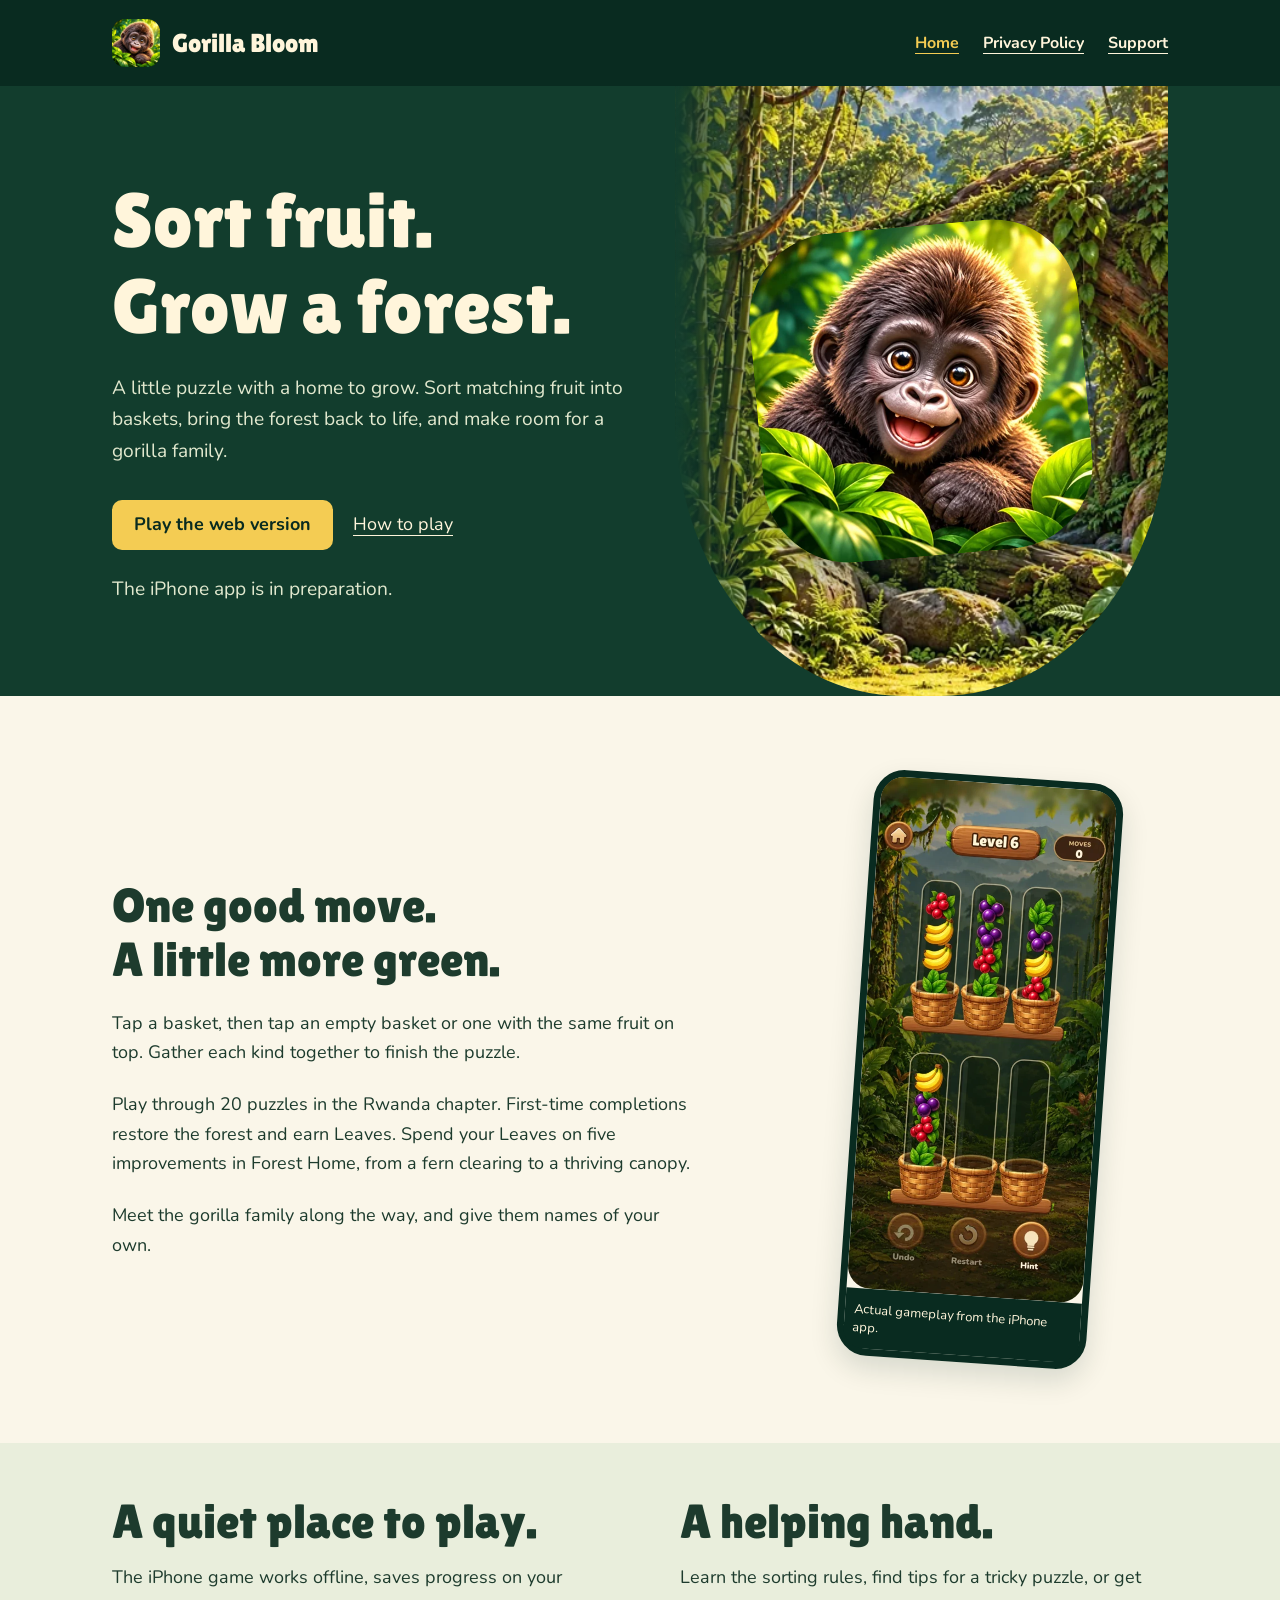
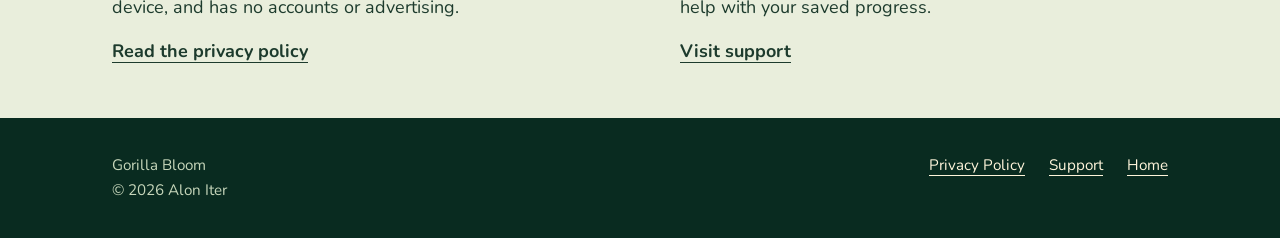
==== index.html @ 39c6205d "Publish official Gorilla Bloom privacy and support website" ====
<!doctype html>
<html lang="en"><head><meta charset="utf-8"><meta name="viewport" content="width=device-width,initial-scale=1"><meta name="description" content="Sort fruit, restore a forest, and grow a gorilla family. Official Gorilla Bloom game information, support, and privacy."><meta name="theme-color" content="#092b20"><meta name="referrer" content="no-referrer"><meta http-equiv="Content-Security-Policy" content="default-src 'none'; img-src 'self'; style-src 'self' 'unsafe-inline'; font-src 'self'; base-uri 'none'; form-action 'none'; connect-src 'none'"><title>Gorilla Bloom · Sort fruit. Grow a forest.</title><link rel="canonical" href="https://aloniter.github.io/gorilla-bloom-support/"><link rel="icon" type="image/webp" href="assets/icon.webp"><link rel="stylesheet" href="assets/style.css"></head><body><a class="skip" href="#main">Skip to content</a><header class="site-header"><div class="wrap header-inner"><a class="brand" href="./"><img src="assets/icon.webp" width="48" height="48" alt="">Gorilla Bloom</a><nav class="site-nav" aria-label="Main"><a href="./" aria-current="page">Home</a><a href="privacy/">Privacy Policy</a><a href="support/">Support</a></nav></div></header><main id="main"><section class="hero"><div class="wrap hero-grid"><div class="hero-copy"><h1>Sort fruit.<br>Grow a forest.</h1><p>A little puzzle with a home to grow. Sort matching fruit into baskets, bring the forest back to life, and make room for a gorilla family.</p><div class="hero-actions"><a class="button" href="https://gorilla-bloom.vercel.app/" rel="external noreferrer">Play the web version</a><a href="support/">How to play</a></div><p class="version-note">The iPhone app is in preparation.</p></div><div class="forest"><img class="portrait" src="assets/icon.webp" width="512" height="512" alt="Gorilla Bloom’s smiling baby gorilla framed by green leaves"></div></div></section><section class="wrap intro"><div><h2>One good move.<br>A little more green.</h2><p>Tap a basket, then tap an empty basket or one with the same fruit on top. Gather each kind together to finish the puzzle.</p><p>Play through 20 puzzles in the Rwanda chapter. First-time completions restore the forest and earn Leaves. Spend your Leaves on five improvements in Forest Home, from a fern clearing to a thriving canopy.</p><p>Meet the gorilla family along the way, and give them names of your own.</p></div><figure class="game-shot"><img src="assets/gameplay.webp" width="420" height="913" loading="lazy" alt="Actual Gorilla Bloom puzzle: colorful fruit and leaves stacked in baskets, with Undo, Restart and Hint controls"><figcaption>Actual gameplay from the iPhone app.</figcaption></figure></section><section class="quiet-band"><div class="wrap"><div><h2>A quiet place to play.</h2><p>The iPhone game works offline, saves progress on your device, and has no accounts or advertising.</p><a href="privacy/">Read the privacy policy</a></div><div><h2>A helping hand.</h2><p>Learn the sorting rules, find tips for a tricky puzzle, or get help with your saved progress.</p><a href="support/">Visit support</a></div></div></section></main><footer class="site-footer"><div class="wrap footer-inner"><p>Gorilla Bloom<br>© 2026 Alon Iter</p><nav class="footer-nav" aria-label="Footer"><a href="privacy/">Privacy Policy</a><a href="support/">Support</a><a href="./">Home</a></nav></div></footer></body></html>
---- assets/style.css ----
@font-face{font-family:Lilita;src:url('lilita-one-latin-400-normal.woff2') format('woff2');font-weight:400;font-display:swap}@font-face{font-family:Nunito;src:url('nunito-latin-400-normal.woff2') format('woff2');font-weight:400;font-display:swap}@font-face{font-family:Nunito;src:url('nunito-latin-700-normal.woff2') format('woff2');font-weight:700;font-display:swap}
:root{--jungle:#123d2d;--deep:#092b20;--cream:#fff5db;--leaf:#c9d9ac;--yellow:#f4cc53;--ink:#1d3b2d;--paper:#faf6e9;--line:#d9dec8;font-family:Nunito,system-ui,sans-serif;color:var(--ink);background:var(--paper);font-synthesis:none;color-scheme:light}*{box-sizing:border-box}body{margin:0;font-size:18px;line-height:1.65}a{color:inherit;text-decoration-thickness:1px;text-underline-offset:5px}a:hover{text-decoration-thickness:2px}a:focus-visible,summary:focus-visible{outline:3px solid #986507;outline-offset:5px;border-radius:2px}h1,h2,h3,p{margin:0}h1,h2,h3{line-height:1.12;font-weight:400;text-wrap:balance}h1,h2{font-family:Lilita,system-ui,sans-serif}h1{font-size:clamp(3rem,6vw,5.4rem)}h2{font-size:clamp(2rem,4vw,3rem)}h3{font-weight:700;font-size:1.2rem}p+p{margin-top:1em}img{max-width:100%;height:auto;display:block}.wrap{max-width:1120px;margin:auto;padding-inline:32px}.skip{position:absolute;top:-120px;left:20px;background:var(--yellow);color:var(--deep);padding:12px;z-index:10}.skip:focus{top:12px}.site-header{background:var(--deep);color:var(--cream)}.header-inner{display:flex;align-items:center;justify-content:space-between;gap:24px;padding-block:19px}.brand{display:flex;gap:12px;align-items:center;text-decoration:none;font-family:Lilita,sans-serif;font-size:1.65rem;line-height:1}.brand img{width:48px;height:48px;border-radius:13px}.site-nav{display:flex;gap:24px;font-size:1rem;font-weight:700}.site-nav a{min-height:44px;display:inline-flex;align-items:center}.site-nav a[aria-current=page]{color:var(--yellow)}.hero{background:var(--jungle);color:var(--cream);overflow:hidden}.hero-grid{display:grid;grid-template-columns:1.05fr 1fr;align-items:center;min-height:610px;gap:45px}.hero-copy{padding-block:60px}.hero-copy p{max-width:28em;margin-top:24px;color:#e1e8ce;font-size:1.2rem}.hero-actions{display:flex;gap:20px;align-items:center;flex-wrap:wrap;margin-top:32px}.button{display:inline-flex;align-items:center;justify-content:center;min-height:50px;padding:10px 22px;background:var(--yellow);color:var(--deep);font-weight:700;text-decoration:none;border-radius:10px}.hero-actions>a:not(.button){padding-block:10px}.forest{align-self:stretch;position:relative;min-height:530px;background-image:linear-gradient(90deg,var(--jungle),transparent 20%),url('forest.webp');background-size:cover;background-position:center;border-radius:0 0 46% 46%;display:grid;place-items:center}.forest .portrait{width:70%;max-width:330px;border-radius:26%;box-shadow:0 18px 50px #092b2070;transform:rotate(-5deg)}.intro{padding-block:80px;display:grid;grid-template-columns:1fr .65fr;gap:100px;align-items:center}.intro h2{max-width:12em}.intro p{max-width:33em;margin-top:22px}.game-shot{max-width:250px;margin:auto;transform:rotate(4deg);border:7px solid var(--deep);border-radius:31px;box-shadow:0 12px 28px #092b2024}.game-shot img{border-radius:23px;width:100%}.game-shot figcaption{font-size:13px;line-height:1.4;padding:12px 9px;color:var(--cream);background:var(--deep);border-radius:0 0 20px 20px}.quiet-band{background:#e9eedc}.quiet-band .wrap{display:grid;grid-template-columns:1fr 1fr;gap:80px;padding-block:52px}.quiet-band p{margin-top:14px;max-width:30em}.quiet-band a{display:inline-block;margin-top:14px;font-weight:700}.site-footer{background:var(--deep);color:var(--cream);font-size:.95rem}.footer-inner{display:flex;justify-content:space-between;gap:32px;align-items:flex-start;padding-block:35px}.footer-nav{display:flex;gap:24px;flex-wrap:wrap}.footer-inner p{max-width:30em;color:#c6d6ba}.page-head{padding-block:60px 46px;background:var(--jungle);color:var(--cream)}.page-head h1{font-size:clamp(3rem,6vw,4.5rem)}.page-head p{margin-top:17px;max-width:45em;color:#e1e8ce}.reading{max-width:790px;padding-block:48px 76px}.reading h2{font-size:1.9rem;margin:40px 0 15px}.reading h3{margin:26px 0 12px}.reading ul,.reading ol{padding-left:25px}.reading li{margin-block:8px}.reading .lead{font-size:1.2rem;line-height:1.65}.summary-box{border-left:5px solid var(--yellow);padding:20px 24px;background:#edf0e1;margin-bottom:35px}.summary-box p+p{margin-top:12px}.contact{padding:28px;background:var(--jungle);color:var(--cream);border-radius:14px;margin-top:36px;overflow-wrap:anywhere}.contact h2{margin-top:0;color:var(--cream)}.contact a{font-weight:700}.contact .button{color:var(--deep);margin-top:20px}.contents{margin:28px 0 36px;padding-block:22px;border-block:1px solid var(--line)}.contents ul{columns:2;margin-bottom:0;font-size:1rem}.reading details{border-bottom:1px solid var(--line);padding-block:20px}.reading summary{cursor:pointer;min-height:44px;font-weight:700;line-height:1.5;list-style-position:outside;margin-left:20px;padding-left:5px}.reading details p{margin:10px 0 0 25px}.note{font-size:.95rem}.preview-warning{background:#ffdf7c;color:#332303;padding:14px 24px;text-align:center;font-weight:700}.version-note{font-size:1rem;margin-top:18px}.pill{display:inline-block;padding:4px 12px;background:#285440;border-radius:20px;color:var(--cream);font-size:.9rem;margin-top:26px}@media(max-width:760px){.wrap{padding-inline:24px}.header-inner{gap:14px;align-items:flex-start;flex-direction:column;padding-block:15px 10px}.brand{font-size:1.5rem}.site-nav{gap:25px;width:100%}.hero-grid{grid-template-columns:1fr;gap:0;min-height:0}.hero-copy{padding-block:45px 10px}.hero h1{font-size:clamp(3rem,12vw,4.5rem)}.hero-copy p{font-size:1.1rem;margin-top:18px}.forest{min-height:330px;margin-top:20px;background-image:linear-gradient(180deg,var(--jungle),transparent 22%),url('forest.webp');border-radius:0 0 40% 40%}.forest .portrait{max-width:220px;width:57%}.intro{padding-block:55px;grid-template-columns:1fr;gap:38px}.intro p{margin-top:18px}.game-shot{max-width:230px}.quiet-band .wrap{grid-template-columns:1fr;gap:36px;padding-block:40px}.footer-inner{flex-direction:column;gap:22px}.page-head{padding-block:40px 35px}.reading{padding-block:32px 52px}.reading h2{margin-top:32px}.contents ul{columns:1}.contact{padding:24px}.summary-box{padding:18px}.footer-nav{gap:22px}}@media(prefers-reduced-motion:reduce){*{scroll-behavior:auto!important}}
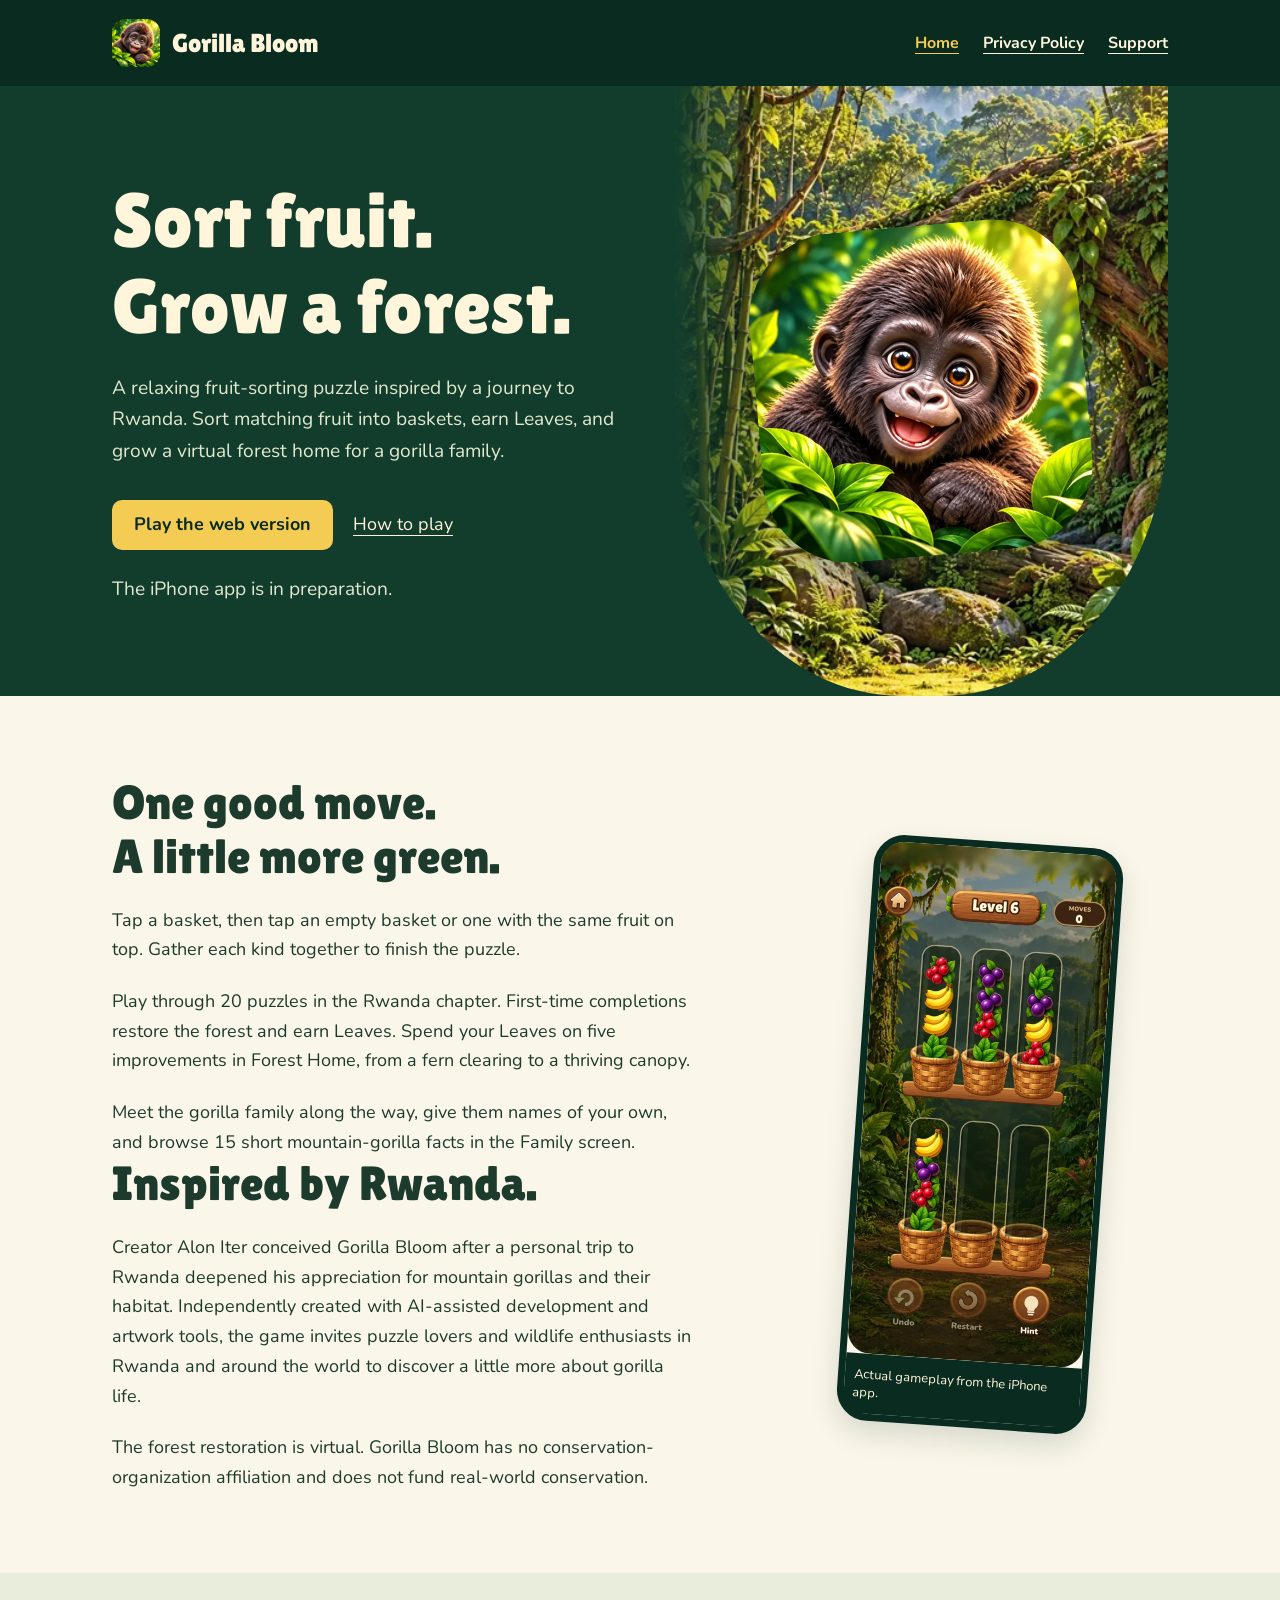
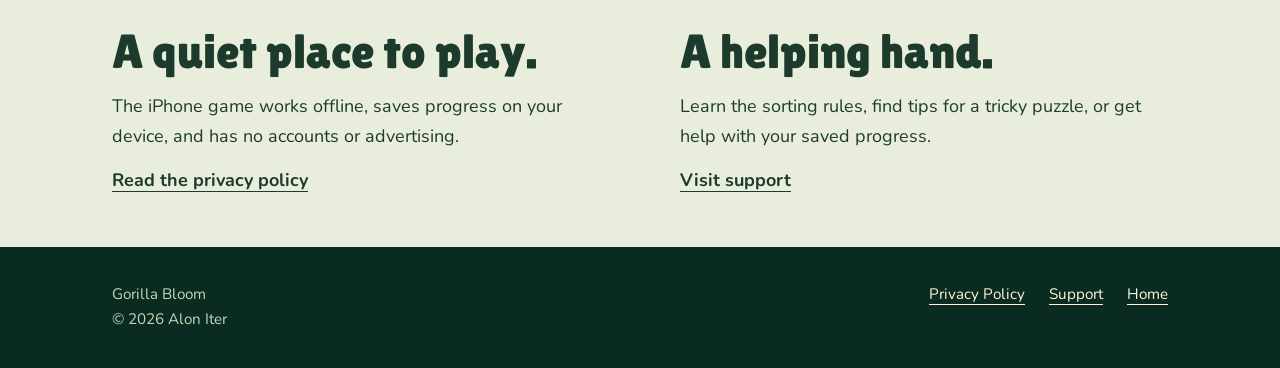
==== commit 77654e9a: "Tell the Rwanda origin story and clarify virtual forest and wildlife facts" ====
--- a/index.html
+++ b/index.html
@@ -1,2 +1,2 @@
 <!doctype html>
-<html lang="en"><head><meta charset="utf-8"><meta name="viewport" content="width=device-width,initial-scale=1"><meta name="description" content="Sort fruit, restore a forest, and grow a gorilla family. Official Gorilla Bloom game information, support, and privacy."><meta name="theme-color" content="#092b20"><meta name="referrer" content="no-referrer"><meta http-equiv="Content-Security-Policy" content="default-src 'none'; img-src 'self'; style-src 'self' 'unsafe-inline'; font-src 'self'; base-uri 'none'; form-action 'none'; connect-src 'none'"><title>Gorilla Bloom · Sort fruit. Grow a forest.</title><link rel="canonical" href="https://aloniter.github.io/gorilla-bloom-support/"><link rel="icon" type="image/webp" href="assets/icon.webp"><link rel="stylesheet" href="assets/style.css"></head><body><a class="skip" href="#main">Skip to content</a><header class="site-header"><div class="wrap header-inner"><a class="brand" href="./"><img src="assets/icon.webp" width="48" height="48" alt="">Gorilla Bloom</a><nav class="site-nav" aria-label="Main"><a href="./" aria-current="page">Home</a><a href="privacy/">Privacy Policy</a><a href="support/">Support</a></nav></div></header><main id="main"><section class="hero"><div class="wrap hero-grid"><div class="hero-copy"><h1>Sort fruit.<br>Grow a forest.</h1><p>A little puzzle with a home to grow. Sort matching fruit into baskets, bring the forest back to life, and make room for a gorilla family.</p><div class="hero-actions"><a class="button" href="https://gorilla-bloom.vercel.app/" rel="external noreferrer">Play the web version</a><a href="support/">How to play</a></div><p class="version-note">The iPhone app is in preparation.</p></div><div class="forest"><img class="portrait" src="assets/icon.webp" width="512" height="512" alt="Gorilla Bloom’s smiling baby gorilla framed by green leaves"></div></div></section><section class="wrap intro"><div><h2>One good move.<br>A little more green.</h2><p>Tap a basket, then tap an empty basket or one with the same fruit on top. Gather each kind together to finish the puzzle.</p><p>Play through 20 puzzles in the Rwanda chapter. First-time completions restore the forest and earn Leaves. Spend your Leaves on five improvements in Forest Home, from a fern clearing to a thriving canopy.</p><p>Meet the gorilla family along the way, and give them names of your own.</p></div><figure class="game-shot"><img src="assets/gameplay.webp" width="420" height="913" loading="lazy" alt="Actual Gorilla Bloom puzzle: colorful fruit and leaves stacked in baskets, with Undo, Restart and Hint controls"><figcaption>Actual gameplay from the iPhone app.</figcaption></figure></section><section class="quiet-band"><div class="wrap"><div><h2>A quiet place to play.</h2><p>The iPhone game works offline, saves progress on your device, and has no accounts or advertising.</p><a href="privacy/">Read the privacy policy</a></div><div><h2>A helping hand.</h2><p>Learn the sorting rules, find tips for a tricky puzzle, or get help with your saved progress.</p><a href="support/">Visit support</a></div></div></section></main><footer class="site-footer"><div class="wrap footer-inner"><p>Gorilla Bloom<br>© 2026 Alon Iter</p><nav class="footer-nav" aria-label="Footer"><a href="privacy/">Privacy Policy</a><a href="support/">Support</a><a href="./">Home</a></nav></div></footer></body></html>
+<html lang="en"><head><meta charset="utf-8"><meta name="viewport" content="width=device-width,initial-scale=1"><meta name="description" content="Sort fruit, restore a forest, and grow a gorilla family. Official Gorilla Bloom game information, support, and privacy."><meta name="theme-color" content="#092b20"><meta name="referrer" content="no-referrer"><meta http-equiv="Content-Security-Policy" content="default-src 'none'; img-src 'self'; style-src 'self' 'unsafe-inline'; font-src 'self'; base-uri 'none'; form-action 'none'; connect-src 'none'"><title>Gorilla Bloom · Sort fruit. Grow a forest.</title><link rel="canonical" href="https://aloniter.github.io/gorilla-bloom-support/"><link rel="icon" type="image/webp" href="assets/icon.webp"><link rel="stylesheet" href="assets/style.css"></head><body><a class="skip" href="#main">Skip to content</a><header class="site-header"><div class="wrap header-inner"><a class="brand" href="./"><img src="assets/icon.webp" width="48" height="48" alt="">Gorilla Bloom</a><nav class="site-nav" aria-label="Main"><a href="./" aria-current="page">Home</a><a href="privacy/">Privacy Policy</a><a href="support/">Support</a></nav></div></header><main id="main"><section class="hero"><div class="wrap hero-grid"><div class="hero-copy"><h1>Sort fruit.<br>Grow a forest.</h1><p>A relaxing fruit-sorting puzzle inspired by a journey to Rwanda. Sort matching fruit into baskets, earn Leaves, and grow a virtual forest home for a gorilla family.</p><div class="hero-actions"><a class="button" href="https://gorilla-bloom.vercel.app/" rel="external noreferrer">Play the web version</a><a href="support/">How to play</a></div><p class="version-note">The iPhone app is in preparation.</p></div><div class="forest"><img class="portrait" src="assets/icon.webp" width="512" height="512" alt="Gorilla Bloom’s smiling baby gorilla framed by green leaves"></div></div></section><section class="wrap intro"><div><h2>One good move.<br>A little more green.</h2><p>Tap a basket, then tap an empty basket or one with the same fruit on top. Gather each kind together to finish the puzzle.</p><p>Play through 20 puzzles in the Rwanda chapter. First-time completions restore the forest and earn Leaves. Spend your Leaves on five improvements in Forest Home, from a fern clearing to a thriving canopy.</p><p>Meet the gorilla family along the way, give them names of your own, and browse 15 short mountain-gorilla facts in the Family screen.</p><h2>Inspired by Rwanda.</h2><p>Creator Alon Iter conceived Gorilla Bloom after a personal trip to Rwanda deepened his appreciation for mountain gorillas and their habitat. Independently created with AI-assisted development and artwork tools, the game invites puzzle lovers and wildlife enthusiasts in Rwanda and around the world to discover a little more about gorilla life.</p><p>The forest restoration is virtual. Gorilla Bloom has no conservation-organization affiliation and does not fund real-world conservation.</p></div><figure class="game-shot"><img src="assets/gameplay.webp" width="420" height="913" loading="lazy" alt="Actual Gorilla Bloom puzzle: colorful fruit and leaves stacked in baskets, with Undo, Restart and Hint controls"><figcaption>Actual gameplay from the iPhone app.</figcaption></figure></section><section class="quiet-band"><div class="wrap"><div><h2>A quiet place to play.</h2><p>The iPhone game works offline, saves progress on your device, and has no accounts or advertising.</p><a href="privacy/">Read the privacy policy</a></div><div><h2>A helping hand.</h2><p>Learn the sorting rules, find tips for a tricky puzzle, or get help with your saved progress.</p><a href="support/">Visit support</a></div></div></section></main><footer class="site-footer"><div class="wrap footer-inner"><p>Gorilla Bloom<br>© 2026 Alon Iter</p><nav class="footer-nav" aria-label="Footer"><a href="privacy/">Privacy Policy</a><a href="support/">Support</a><a href="./">Home</a></nav></div></footer></body></html>
